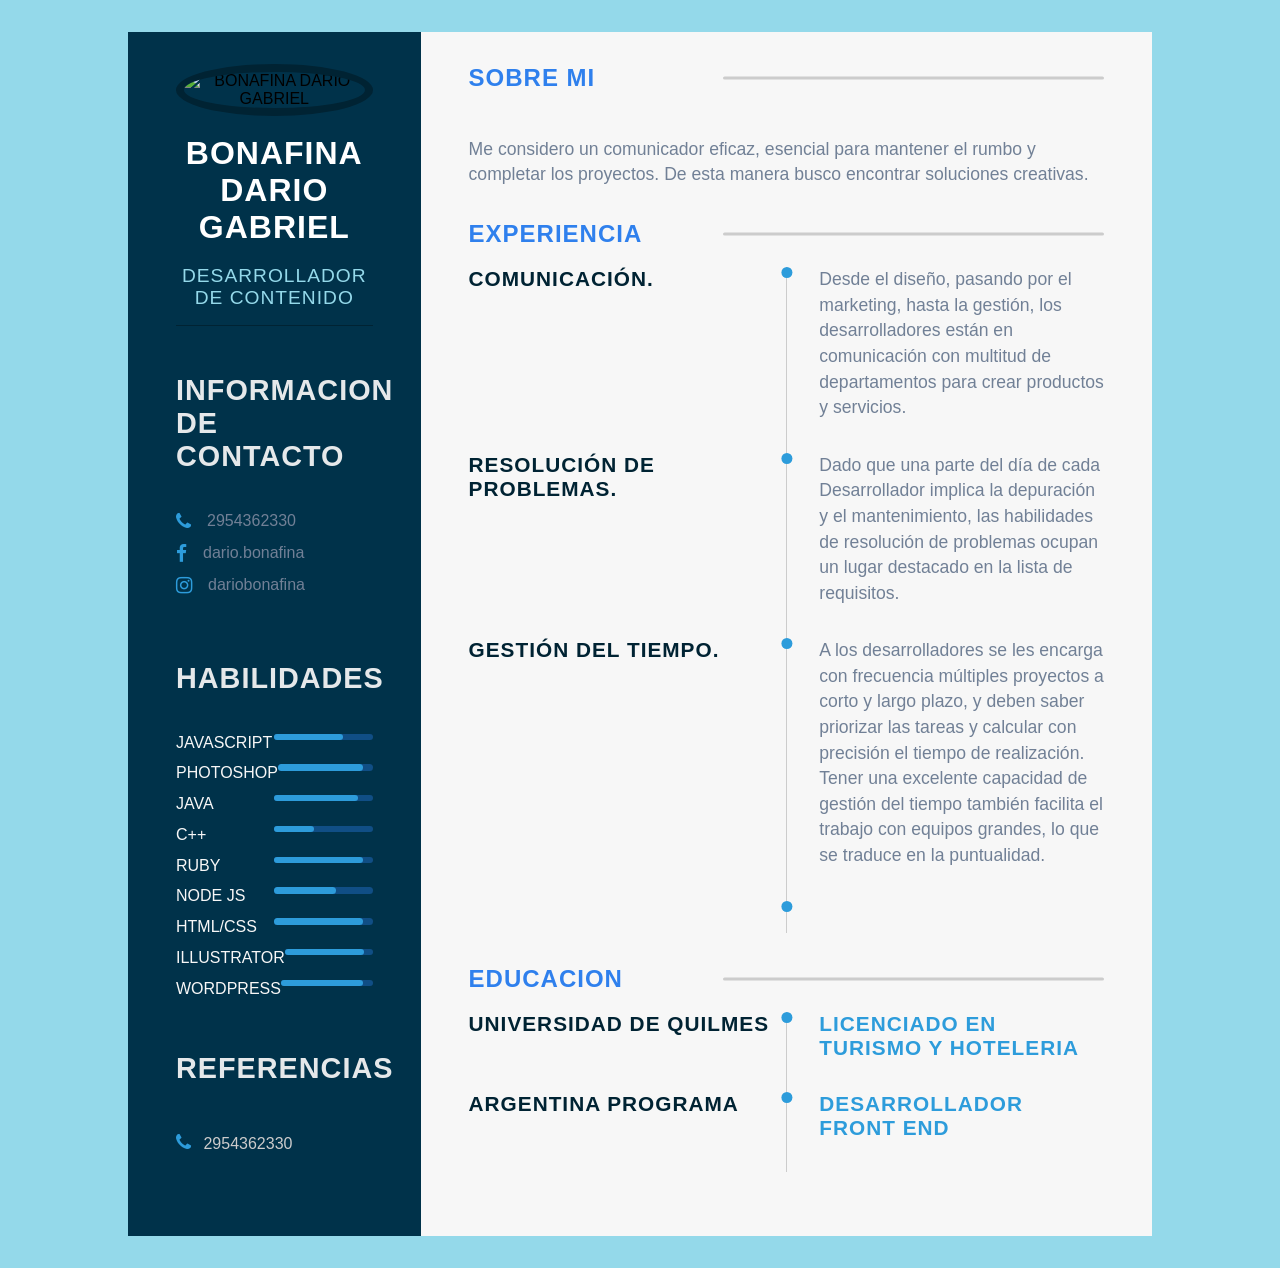
==== index.html @ 944fc79d "Add files via upload" ====
<!DOCTYPE html>
<html lang="en">
<head>
    <meta charset="UTF-8">
    <meta http-equiv="X-UA-Compatible" content="IE=edge">
    <meta name="viewport" content="width=device-width, initial-scale=1.0">
    <title>BONAFINA DARIO</title>
    <link rel="preconnect" href="https://fonts.gstatic.com">
    <link rel="stylesheet" href="styles.css">
    <link href="https://fonts.googleapis.com/css2?family=Poppins:wght@100;300;400;600&display=swap" rel="stylesheet">
    <link rel="stylesheet" href="https://cdnjs.cloudflare.com/ajax/libs/font-awesome/4.7.0/css/font-awesome.min.css">
</head>
<body>
    <main class="main-content">
        <section class="left-section">
            <div class="left-content">
                <div class="profile">
                    <div class="image">
                        <img src="C:\Users\Vanesa\FUNDAMENTOS-PROGRAMACION\resume\avatar bonafina dario.jpeg" alt="BONAFINA DARIO GABRIEL">
                    </div>
                    <h2 class="name">BONAFINA DARIO GABRIEL</h2>
                    <p class="career">DESARROLLADOR DE CONTENIDO</p>
                </div>
                <div class="contact-info">
                    <h3 class="main-title">INFORMACION DE CONTACTO</h3>
                    <ul>
                        <li>
                            <i class="fa fa-phone"></i>
                            2954362330
                        </li>
                        <li>
                            
                            
                            <i class="fa fa-facebook"></i>
                            dario.bonafina
                        </li>
                        <li>
                            <i class="fa fa-instagram"></i>
                            dariobonafina
                        </li>
                        <li>
                           
                </div>
                <div class="skills-section">
                    <h3 class="main-title">HABILIDADES</h3>
                    <ul>
                        <li>
                            <p class="skill-title">Javascript</p>
                            <div class="progress-bar">
                                <div class="progress js-progress"></div>
                            </div>
                        </li>
                        <li>
                            <p class="skill-title">Photoshop</p>
                            <div class="progress-bar">
                                <div class="progress ps-progress"></div>
                            </div>
                        </li>
                        <li>
                            <p class="skill-title">Java</p>
                            <div class="progress-bar">
                                <div class="progress j-progress"></div>
                            </div>
                        </li>
                        <li>
                            <p class="skill-title">C++</p>
                            <div class="progress-bar">
                                <div class="progress c-progress"></div>
                            </div>
                        </li>
                        <li>
                            <p class="skill-title">Ruby</p>
                            <div class="progress-bar">
                                <div class="progress ps-progress"></div>
                            </div>
                        </li>
                        <li>
                            <p class="skill-title">Node js</p>
                            <div class="progress-bar">
                                <div class="progress n-progress"></div>
                            </div>
                        </li>
                        <li>
                            <p class="skill-title">html/css</p>
                            <div class="progress-bar">
                                <div class="progress ps-progress"></div>
                            </div>
                        </li>
                        <li>
                            <p class="skill-title">illustrator</p>
                            <div class="progress-bar">
                                <div class="progress ps-progress"></div>
                            </div>
                        </li>
                        <li>
                            <p class="skill-title">Wordpress</p>
                            <div class="progress-bar">
                                <div class="progress ps-progress"></div>
                            </div>
                        </li>
                    </ul>
                </div>
                <div class="references-section">
                    <h3 class="main-title">REFERENCIAS</h3>
                    <div class="referee">
                        <h6 class="sub-title"></h6>
                        <p class="sub-para"></p>
                        <ul>
                            <li>
                                <i class="fa fa-phone"></i>
                                2954362330
                            </li>
                            <li>
                                
                    </div>
                    
                    
                </div>
            </div>
        </section>
        <section class="right-section">
            <div class="right-main-content">
                <section class="about sect">
                    <h2 class="right-title">Sobre MI</h2>
                    <p class="para">
                         <br> Me considero un comunicador eficaz, esencial para mantener el rumbo y completar los proyectos. De esta manera 
                         busco encontrar soluciones creativas.
                          
                        <br>
                        
                    </p>
                </section>

                <section class="experince sect">
                    <h2 class="right-title">EXPERIENCIA</h2>
                    <div class="timeline">
                        <div class="left-tl-content">
                            <h5 class="tl-title">Comunicación.</h5>
                            <p class="para"> 
                                </p>
                        </div>
                        <div class="right-tl-content">
                            <div class="tl-content">
                                <h5 class="tl-title-2"></h5>
                                <p class="para">Desde el diseño, pasando por el marketing, hasta la gestión, los desarrolladores están en comunicación con multitud de departamentos para crear productos y servicios.
                                    
                                </p>
                            </div>
                        </div>
                    </div>
                    <div class="timeline">
                        <div class="left-tl-content">
                            <h5 class="tl-title">Resolución de problemas.</h5>
                            <p class="para"></p>
                        </div>
                        <div class="right-tl-content">
                            <div class="tl-content">
                                <h5 class="tl-title-2"></h5>
                                <p class="para">Dado que una parte del día de cada Desarrollador implica la depuración y el mantenimiento, las habilidades de resolución de problemas ocupan un lugar destacado en la lista de requisitos.
                                   
                                </p>
                            </div>
                        </div>
                    </div>
                    <div class="timeline">
                        <div class="left-tl-content">
                            <h5 class="tl-title">Gestión del tiempo.</h5>
                            <p class="para"></p>
                        </div>
                        <div class="right-tl-content">
                            <div class="tl-content">
                                <h5 class="tl-title-2"></h5>
                                <p class="para">A los desarrolladores se les encarga con frecuencia múltiples proyectos a corto y largo plazo, y deben saber priorizar las tareas y calcular con precisión el tiempo de realización. Tener una excelente capacidad de gestión del tiempo también facilita el trabajo con equipos grandes, lo que se traduce en la puntualidad.
                                    
                                </p>
                            </div>
                        </div>
                    </div>
                    <div class="timeline">
                        <div class="left-tl-content">
                            <h5 class="tl-title"></h5>
                            <p class="para"></p>
                        </div>
                        <div class="right-tl-content">
                            <div class="tl-content">
                                <h5 class="tl-title-2"></h5>
                                <p class="para">
                                    
                                </p>
                            </div>
                        </div>
                    </div>
                </section>
                <section class="education sect">
                    <h2 class="right-title">EDUCACION</h2>
                    <div class="timeline">
                        <div class="left-tl-content">
                            <h5 class="tl-title">UNIVERSIDAD DE QUILMES</h5>
                            <p class="para"></p>
                        </div>
                        <div class="right-tl-content">
                            <div class="tl-content">
                                <h5 class="tl-title-2">LICENCIADO EN TURISMO Y HOTELERIA</h5>
                                <p class="para">
                                    
                                </p>
                            </div>
                        </div>
                    </div>
                    <div class="timeline">
                        <div class="left-tl-content">
                            <h5 class="tl-title">ARGENTINA PROGRAMA</h5>
                            <p class="para"></p>
                        </div>
                        <div class="right-tl-content">
                            <div class="tl-content">
                                <h5 class="tl-title-2">DESARROLLADOR FRONT END</h5>
                                <p class="para">
                                    
                                </p>
                            </div>
                        </div>
                    </div>
                    
                        </div>
                    </div>
                </section>
               
            </div>
        </section>
    </main>
</body>
</html>
---- styles.css ----
*{
    padding: 0;
    margin: 0;
    box-sizing: border-box;
    list-style: none;
    font-family: 'Nunito', sans-serif;
}

body{
    background-color: #94D9EA;
}

.main-content{
    min-height: 100vh;
    width: 80%;
    margin: 2rem auto;
    display: grid;
    grid-template-columns: repeat(7, 1fr);
}

.left-section{
    grid-column: span 2;
    height: 100%;
    background-color: #00324A;
}
.right-section{
    grid-column: span 5;
    background-color: #f7f7f7;
    height: 100%;
}


.left-content{
    padding: 2rem 3rem;
}
.profile{
    width: 100%;
    border-bottom: 1px solid #002333;
}

.image{
    width: 100%;
    text-align: center;
}
.profile img{
    width: 100%;
    border-radius: 50%;
    border: 8px solid #002333;
    
}

.name{
    font-size: 2rem;
    color: white;
    text-align: center;
    text-transform: uppercase;
    letter-spacing: 1px;
    padding: 1.2rem 0;
}

.career{
    font-size: 1.2rem;
    color: #94D9EA;
    text-align: center;
    text-transform: uppercase;
    letter-spacing: 1px;
    padding-bottom: 1rem;
}

.main-title{
    font-size: 1.8rem;
    text-transform: uppercase;
    letter-spacing: 1px;
    color: #f7f7f7ec;
    padding-top: 3rem;
}

.contact-info ul{
    padding-top: 2rem;
}

.contact-info ul li{
    padding: .4rem 0;
    display: flex;
    align-items: center;
    color: #718096;
}
.contact-info ul li i{
    padding-right: 1rem;
    font-size: 1.2rem;
    color: #2D9CDB;
}

.skills-section ul{
    padding-top: 2rem;
}
.skills-section ul li{
    display: grid;
    grid-template-columns: repeat(2, 1fr);
    padding: .4rem 0;
}

.progress-bar{
    width: 100%;
    height: .4rem;
    background-color: #2f81ed5b;
    position: relative;
    border-radius: 12px;
}
.progress{
    height: 100%;
    position: absolute;
    left: 0;
    background-color: #2D9CDB;
    border-radius: 12px;
}
.js-progress{
    width: 70%;
}
.ps-progress{
    width: 90%;
}
.j-progress{
    width: 85%;
}
.c-progress{
    width: 40%;
}
.n-progress{
    width: 63%;
}
.w-progress{
    width: 78%;
}


.skill-title{
    text-transform: uppercase;
    color: #f7f7f7;
    font-size: 1rem;
}

.sub-title{
    padding-top: 2rem;
    font-size: 1.2rem;
    text-transform: uppercase;
    color: #f7f7f7;
}

.sub-para{
    color: #ccc;
    padding: .4rem 0;
}

.references-section li{
    color: #ccc;
    padding: .2rem 0;
}
.references-section li i{
    padding-right: .5rem;
    font-size: 1.2rem;
    color: #2D9CDB;
}

.right-main-content{
    padding: 2rem 3rem;
}


.right-title{
    letter-spacing: 1px;
    text-transform: uppercase;
    color: #2F80ED;
    margin-bottom: 1.2rem;
    position: relative;
}

.right-title::after{
    content: "";
    position: absolute;
    width: 60%;
    height: .2rem;
    background-color: #ccc;
    border-radius: 12px;
    right: 0;
    top: 50%;
    transform: translateY(-50%);
}

.para{
    line-height: 1.6rem;
    color: #718096;
    font-size: 1.1rem;
}

.sect{
    padding-bottom: 2rem;
}

.timeline{
    display: grid;
    grid-template-columns: repeat(2, 1fr);
}

.tl-title{
    letter-spacing: 1px;
    font-size: 1.3rem;
    color: #002333;
    text-transform: uppercase;
}
.tl-title-2{
    letter-spacing: 1px;
    font-size: 1.3rem;
    color: #2D9CDB;
    text-transform: uppercase;
}

.tl-content{
    border-left: 1px solid #ccc;
    padding-left: 2rem;
    position: relative;
    padding-bottom: 2rem;
}

.tl-title-2::before{
    content: "";
    position: absolute;
    width: .7rem;
    height: .7rem;
    background-color: #2D9CDB;
    border-radius: 50%;
    transform: translateX(-50%);
    left: 0;
}

/*Media Querries*/
@media screen and (max-width:823px){
    .right-title::after{
        width: 40%;
    }
}
@media screen and (max-width:681px){
    .right-title::after{
        width: 30%;
    }
}
@media screen and (max-width:780px){
    .timeline{
        grid-template-columns: repeat(1, 1fr);
    }
}
@media screen and (max-width:780px){
    .left-section{
        grid-column: span 3;
    }
    .right-section{
        grid-column: span 4;
    }
}
@media screen and (max-width:1200px){
    .main-content{
        grid-template-columns: repeat(1, 1fr);
    }
    .profile img{
        width: 40%;
    }
}
@media screen and (max-width:700px){
    .profile img{
        width: 60%;
    }
}
@media screen and (max-width:390px){
    .name{
        font-size: 1.5rem;
    }
}
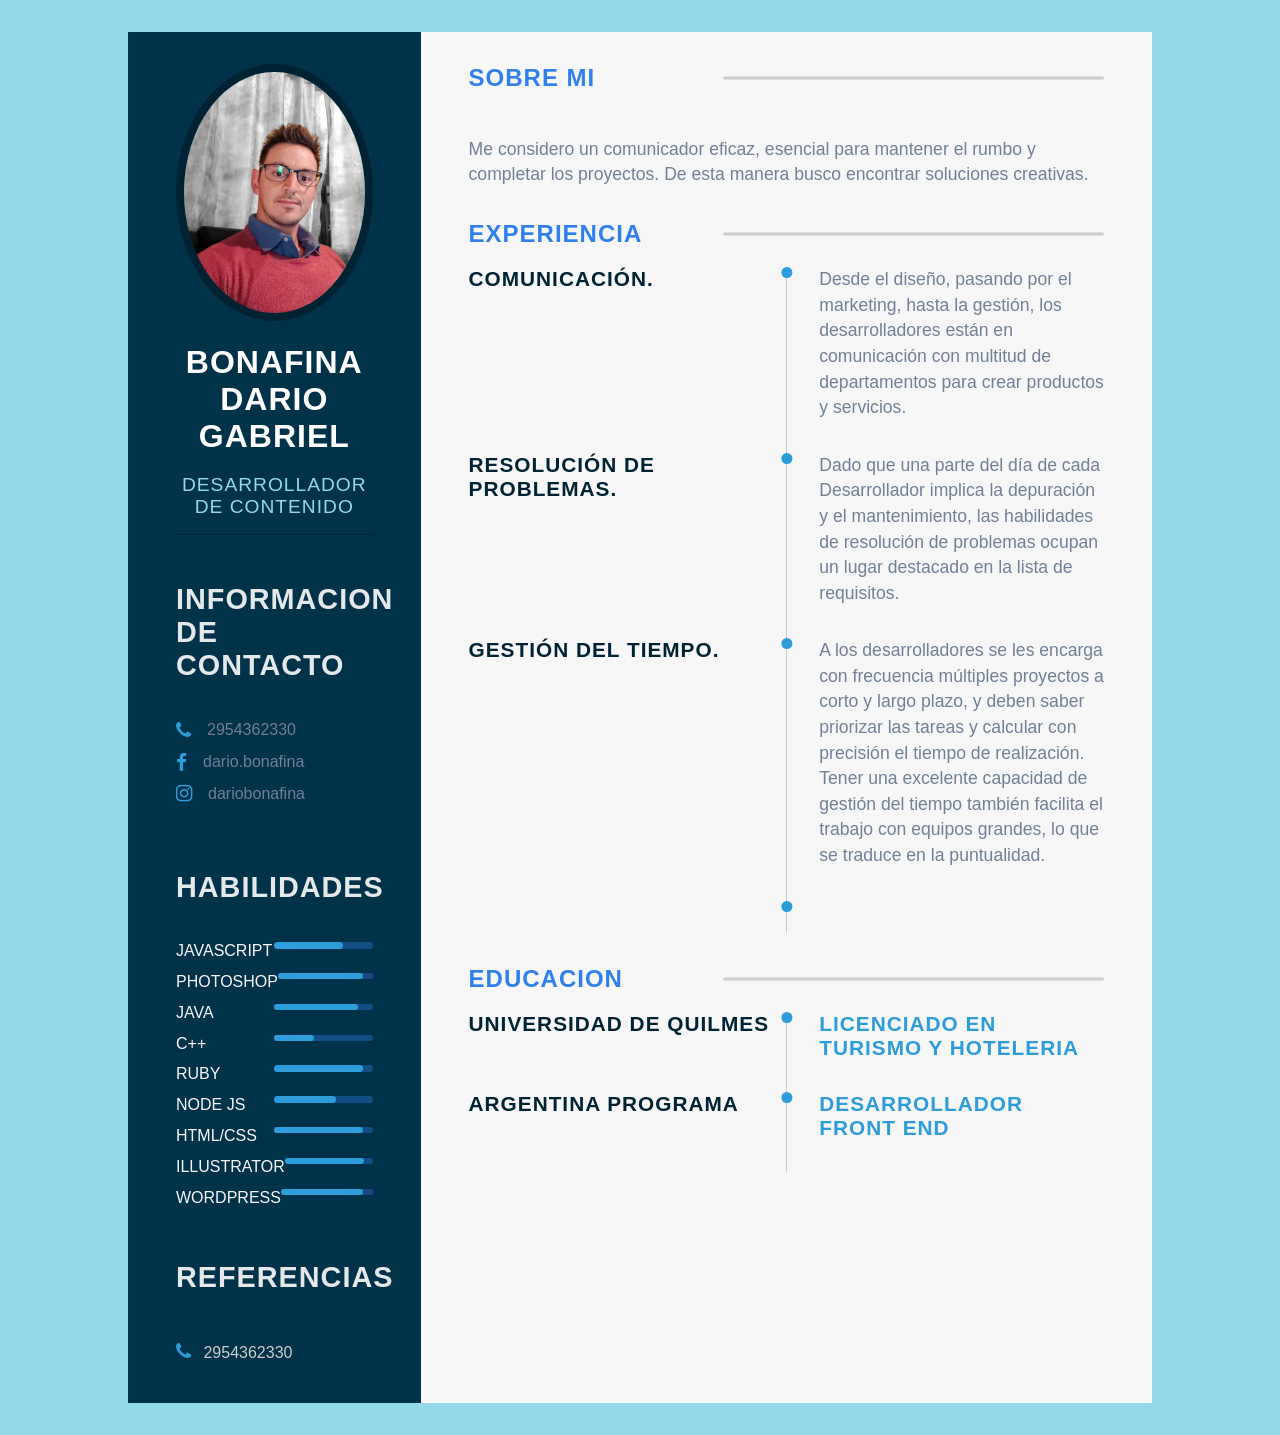
==== commit 2d6c40f4: "Update index.html" ====
--- a/index.html
+++ b/index.html
@@ -16,7 +16,7 @@
             <div class="left-content">
                 <div class="profile">
                     <div class="image">
-                        <img src="C:\Users\Vanesa\FUNDAMENTOS-PROGRAMACION\resume\avatar bonafina dario.jpeg" alt="BONAFINA DARIO GABRIEL">
+                        <img src="avatar bonafina dario.jpeg" alt="BONAFINA DARIO GABRIEL">
                     </div>
                     <h2 class="name">BONAFINA DARIO GABRIEL</h2>
                     <p class="career">DESARROLLADOR DE CONTENIDO</p>
@@ -230,4 +230,4 @@
         </section>
     </main>
 </body>
-</html>+</html>
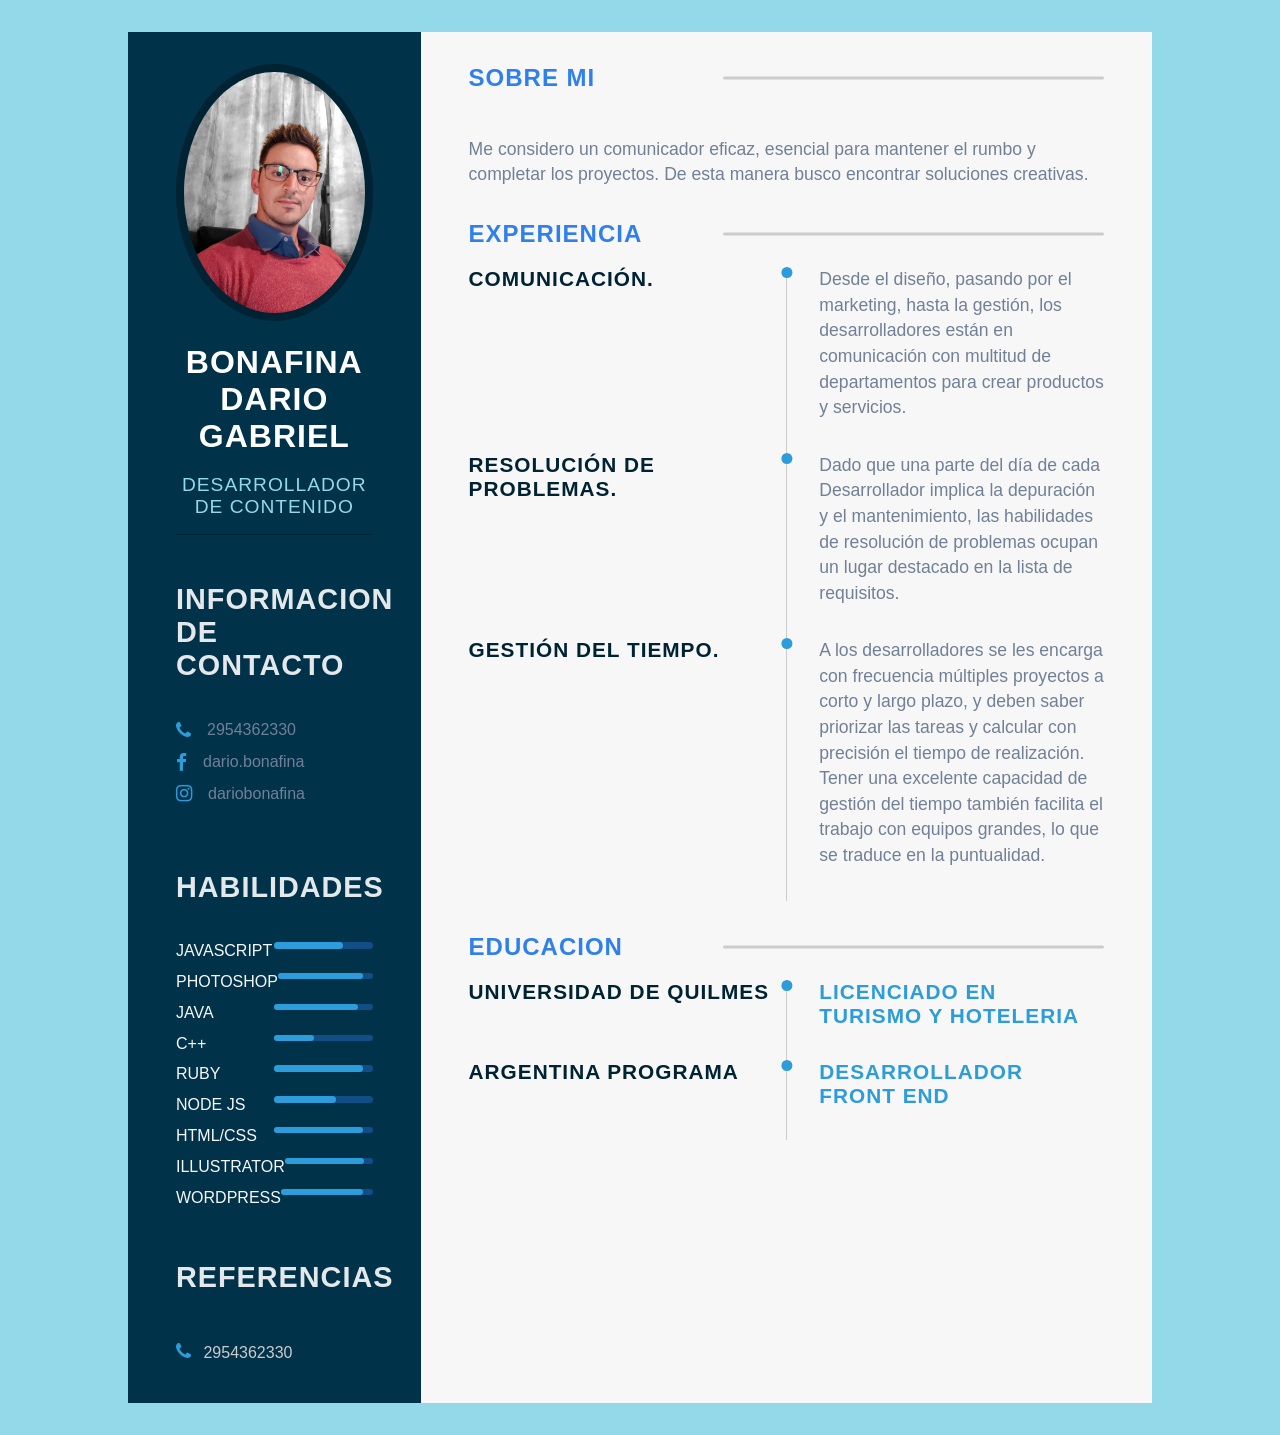
==== commit a001b470: "Update index.html" ====
--- a/index.html
+++ b/index.html
@@ -176,20 +176,7 @@
                             </div>
                         </div>
                     </div>
-                    <div class="timeline">
-                        <div class="left-tl-content">
-                            <h5 class="tl-title"></h5>
-                            <p class="para"></p>
-                        </div>
-                        <div class="right-tl-content">
-                            <div class="tl-content">
-                                <h5 class="tl-title-2"></h5>
-                                <p class="para">
-                                    
-                                </p>
-                            </div>
-                        </div>
-                    </div>
+                   
                 </section>
                 <section class="education sect">
                     <h2 class="right-title">EDUCACION</h2>
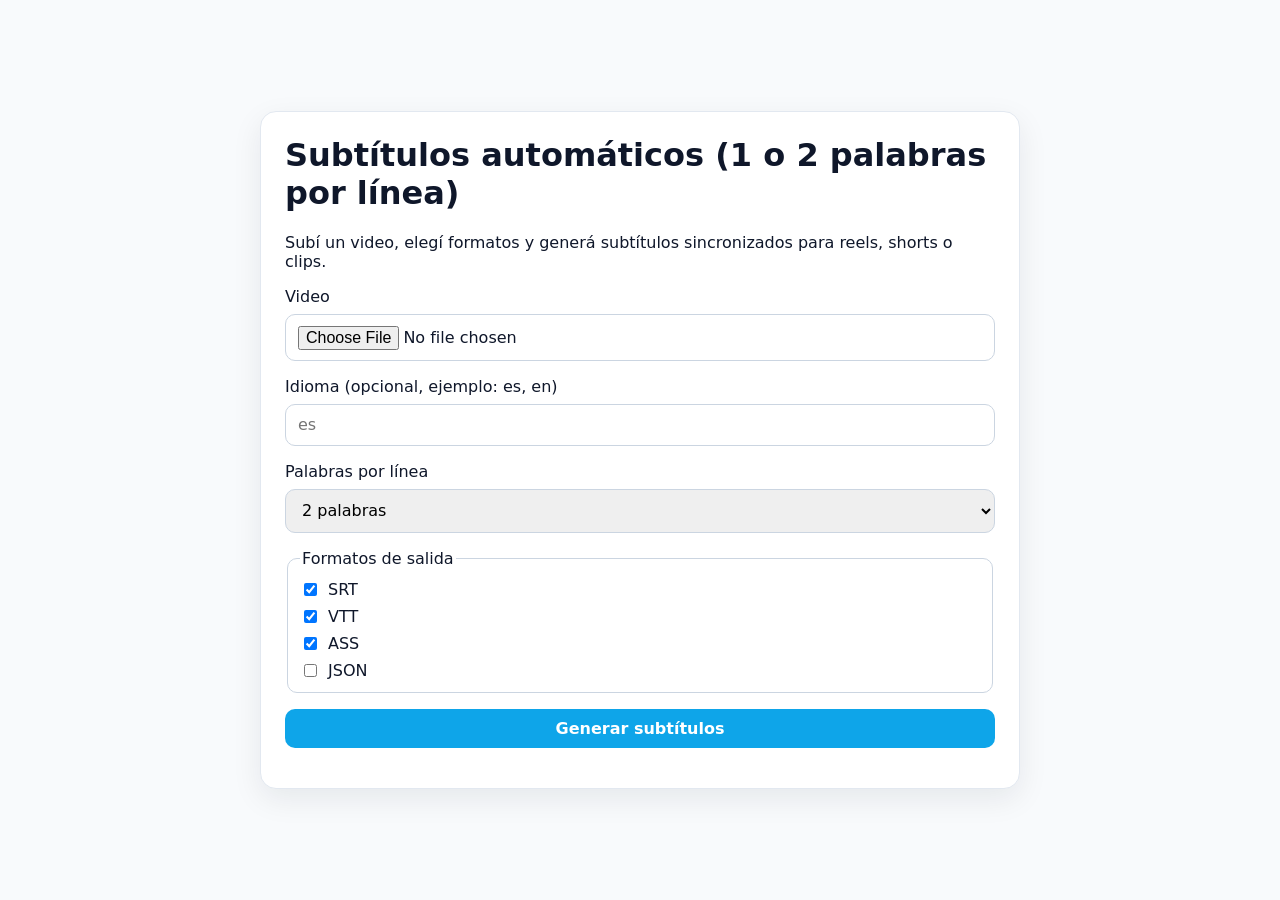
==== commit 21e49045: "Crear app web para generar subtítulos por palabra en múltiples formatos" ====
--- a/index.html
+++ b/index.html
@@ -1,220 +1,111 @@
-<!DOCTYPE html>
-<html lang="en">
-<head>
-    <meta charset="UTF-8">
-    <meta http-equiv="X-UA-Compatible" content="IE=edge">
-    <meta name="viewport" content="width=device-width, initial-scale=1.0">
-    <title>BONAFINA DARIO</title>
-    <link rel="preconnect" href="https://fonts.gstatic.com">
-    <link rel="stylesheet" href="styles.css">
-    <link href="https://fonts.googleapis.com/css2?family=Poppins:wght@100;300;400;600&display=swap" rel="stylesheet">
-    <link rel="stylesheet" href="https://cdnjs.cloudflare.com/ajax/libs/font-awesome/4.7.0/css/font-awesome.min.css">
-</head>
-<body>
-    <main class="main-content">
-        <section class="left-section">
-            <div class="left-content">
-                <div class="profile">
-                    <div class="image">
-                        <img src="avatar bonafina dario.jpeg" alt="BONAFINA DARIO GABRIEL">
-                    </div>
-                    <h2 class="name">BONAFINA DARIO GABRIEL</h2>
-                    <p class="career">DESARROLLADOR DE CONTENIDO</p>
-                </div>
-                <div class="contact-info">
-                    <h3 class="main-title">INFORMACION DE CONTACTO</h3>
-                    <ul>
-                        <li>
-                            <i class="fa fa-phone"></i>
-                            2954362330
-                        </li>
-                        <li>
-                            
-                            
-                            <i class="fa fa-facebook"></i>
-                            dario.bonafina
-                        </li>
-                        <li>
-                            <i class="fa fa-instagram"></i>
-                            dariobonafina
-                        </li>
-                        <li>
-                           
-                </div>
-                <div class="skills-section">
-                    <h3 class="main-title">HABILIDADES</h3>
-                    <ul>
-                        <li>
-                            <p class="skill-title">Javascript</p>
-                            <div class="progress-bar">
-                                <div class="progress js-progress"></div>
-                            </div>
-                        </li>
-                        <li>
-                            <p class="skill-title">Photoshop</p>
-                            <div class="progress-bar">
-                                <div class="progress ps-progress"></div>
-                            </div>
-                        </li>
-                        <li>
-                            <p class="skill-title">Java</p>
-                            <div class="progress-bar">
-                                <div class="progress j-progress"></div>
-                            </div>
-                        </li>
-                        <li>
-                            <p class="skill-title">C++</p>
-                            <div class="progress-bar">
-                                <div class="progress c-progress"></div>
-                            </div>
-                        </li>
-                        <li>
-                            <p class="skill-title">Ruby</p>
-                            <div class="progress-bar">
-                                <div class="progress ps-progress"></div>
-                            </div>
-                        </li>
-                        <li>
-                            <p class="skill-title">Node js</p>
-                            <div class="progress-bar">
-                                <div class="progress n-progress"></div>
-                            </div>
-                        </li>
-                        <li>
-                            <p class="skill-title">html/css</p>
-                            <div class="progress-bar">
-                                <div class="progress ps-progress"></div>
-                            </div>
-                        </li>
-                        <li>
-                            <p class="skill-title">illustrator</p>
-                            <div class="progress-bar">
-                                <div class="progress ps-progress"></div>
-                            </div>
-                        </li>
-                        <li>
-                            <p class="skill-title">Wordpress</p>
-                            <div class="progress-bar">
-                                <div class="progress ps-progress"></div>
-                            </div>
-                        </li>
-                    </ul>
-                </div>
-                <div class="references-section">
-                    <h3 class="main-title">REFERENCIAS</h3>
-                    <div class="referee">
-                        <h6 class="sub-title"></h6>
-                        <p class="sub-para"></p>
-                        <ul>
-                            <li>
-                                <i class="fa fa-phone"></i>
-                                2954362330
-                            </li>
-                            <li>
-                                
-                    </div>
-                    
-                    
-                </div>
-            </div>
-        </section>
-        <section class="right-section">
-            <div class="right-main-content">
-                <section class="about sect">
-                    <h2 class="right-title">Sobre MI</h2>
-                    <p class="para">
-                         <br> Me considero un comunicador eficaz, esencial para mantener el rumbo y completar los proyectos. De esta manera 
-                         busco encontrar soluciones creativas.
-                          
-                        <br>
-                        
-                    </p>
-                </section>
+<!doctype html>
+<html lang="es">
+  <head>
+    <meta charset="UTF-8" />
+    <meta name="viewport" content="width=device-width, initial-scale=1.0" />
+    <title>Generador de subtítulos por palabra</title>
+    <link rel="stylesheet" href="styles.css" />
+  </head>
+  <body>
+    <main class="app">
+      <h1>Subtítulos automáticos (1 o 2 palabras por línea)</h1>
+      <p>
+        Subí un video, elegí formatos y generá subtítulos sincronizados para reels, shorts o clips.
+      </p>
 
-                <section class="experince sect">
-                    <h2 class="right-title">EXPERIENCIA</h2>
-                    <div class="timeline">
-                        <div class="left-tl-content">
-                            <h5 class="tl-title">Comunicación.</h5>
-                            <p class="para"> 
-                                </p>
-                        </div>
-                        <div class="right-tl-content">
-                            <div class="tl-content">
-                                <h5 class="tl-title-2"></h5>
-                                <p class="para">Desde el diseño, pasando por el marketing, hasta la gestión, los desarrolladores están en comunicación con multitud de departamentos para crear productos y servicios.
-                                    
-                                </p>
-                            </div>
-                        </div>
-                    </div>
-                    <div class="timeline">
-                        <div class="left-tl-content">
-                            <h5 class="tl-title">Resolución de problemas.</h5>
-                            <p class="para"></p>
-                        </div>
-                        <div class="right-tl-content">
-                            <div class="tl-content">
-                                <h5 class="tl-title-2"></h5>
-                                <p class="para">Dado que una parte del día de cada Desarrollador implica la depuración y el mantenimiento, las habilidades de resolución de problemas ocupan un lugar destacado en la lista de requisitos.
-                                   
-                                </p>
-                            </div>
-                        </div>
-                    </div>
-                    <div class="timeline">
-                        <div class="left-tl-content">
-                            <h5 class="tl-title">Gestión del tiempo.</h5>
-                            <p class="para"></p>
-                        </div>
-                        <div class="right-tl-content">
-                            <div class="tl-content">
-                                <h5 class="tl-title-2"></h5>
-                                <p class="para">A los desarrolladores se les encarga con frecuencia múltiples proyectos a corto y largo plazo, y deben saber priorizar las tareas y calcular con precisión el tiempo de realización. Tener una excelente capacidad de gestión del tiempo también facilita el trabajo con equipos grandes, lo que se traduce en la puntualidad.
-                                    
-                                </p>
-                            </div>
-                        </div>
-                    </div>
-                   
-                </section>
-                <section class="education sect">
-                    <h2 class="right-title">EDUCACION</h2>
-                    <div class="timeline">
-                        <div class="left-tl-content">
-                            <h5 class="tl-title">UNIVERSIDAD DE QUILMES</h5>
-                            <p class="para"></p>
-                        </div>
-                        <div class="right-tl-content">
-                            <div class="tl-content">
-                                <h5 class="tl-title-2">LICENCIADO EN TURISMO Y HOTELERIA</h5>
-                                <p class="para">
-                                    
-                                </p>
-                            </div>
-                        </div>
-                    </div>
-                    <div class="timeline">
-                        <div class="left-tl-content">
-                            <h5 class="tl-title">ARGENTINA PROGRAMA</h5>
-                            <p class="para"></p>
-                        </div>
-                        <div class="right-tl-content">
-                            <div class="tl-content">
-                                <h5 class="tl-title-2">DESARROLLADOR FRONT END</h5>
-                                <p class="para">
-                                    
-                                </p>
-                            </div>
-                        </div>
-                    </div>
-                    
-                        </div>
-                    </div>
-                </section>
-               
-            </div>
-        </section>
+      <form id="subtitleForm" class="card">
+        <label>
+          Video
+          <input type="file" id="video" name="video" accept="video/*" required />
+        </label>
+
+        <label>
+          Idioma (opcional, ejemplo: es, en)
+          <input type="text" id="language" name="language" placeholder="es" />
+        </label>
+
+        <label>
+          Palabras por línea
+          <select id="words_per_cue" name="words_per_cue">
+            <option value="1">1 palabra</option>
+            <option value="2" selected>2 palabras</option>
+          </select>
+        </label>
+
+        <fieldset>
+          <legend>Formatos de salida</legend>
+          <label><input type="checkbox" name="formats" value="srt" checked /> SRT</label>
+          <label><input type="checkbox" name="formats" value="vtt" checked /> VTT</label>
+          <label><input type="checkbox" name="formats" value="ass" checked /> ASS</label>
+          <label><input type="checkbox" name="formats" value="json" /> JSON</label>
+        </fieldset>
+
+        <button type="submit" id="submitBtn">Generar subtítulos</button>
+      </form>
+
+      <p id="status" class="status"></p>
     </main>
-</body>
+
+    <script>
+      const form = document.getElementById('subtitleForm');
+      const statusEl = document.getElementById('status');
+      const submitBtn = document.getElementById('submitBtn');
+
+      form.addEventListener('submit', async (event) => {
+        event.preventDefault();
+
+        const file = document.getElementById('video').files[0];
+        const wordsPerCue = document.getElementById('words_per_cue').value;
+        const language = document.getElementById('language').value.trim();
+        const formatInputs = [...document.querySelectorAll('input[name="formats"]:checked')];
+
+        if (!file) {
+          statusEl.textContent = 'Seleccioná un archivo de video.';
+          return;
+        }
+
+        if (formatInputs.length === 0) {
+          statusEl.textContent = 'Seleccioná al menos un formato de salida.';
+          return;
+        }
+
+        const body = new FormData();
+        body.append('video', file);
+        body.append('words_per_cue', wordsPerCue);
+        if (language) body.append('language', language);
+        formatInputs.forEach((item) => body.append('formats', item.value));
+
+        submitBtn.disabled = true;
+        statusEl.textContent = 'Procesando video... esto puede tardar unos minutos.';
+
+        try {
+          const response = await fetch('/api/generate-subtitles', {
+            method: 'POST',
+            body,
+          });
+
+          if (!response.ok) {
+            const message = await response.text();
+            throw new Error(message || 'Error generando subtítulos');
+          }
+
+          const blob = await response.blob();
+          const url = URL.createObjectURL(blob);
+          const a = document.createElement('a');
+          a.href = url;
+          a.download = 'subtitulos.zip';
+          document.body.appendChild(a);
+          a.click();
+          a.remove();
+          URL.revokeObjectURL(url);
+
+          statusEl.textContent = 'Listo. Se descargó un ZIP con tus subtítulos.';
+        } catch (error) {
+          statusEl.textContent = `No se pudo procesar el video: ${error.message}`;
+        } finally {
+          submitBtn.disabled = false;
+        }
+      });
+    </script>
+  </body>
 </html>
--- a/styles.css
+++ b/styles.css
@@ -1,277 +1,81 @@
-*{
-    padding: 0;
-    margin: 0;
-    box-sizing: border-box;
-    list-style: none;
-    font-family: 'Nunito', sans-serif;
+:root {
+  font-family: Inter, system-ui, -apple-system, Segoe UI, Roboto, sans-serif;
+  color: #0f172a;
+  background: #f8fafc;
 }
 
-body{
-    background-color: #94D9EA;
+* {
+  box-sizing: border-box;
 }
 
-.main-content{
-    min-height: 100vh;
-    width: 80%;
-    margin: 2rem auto;
-    display: grid;
-    grid-template-columns: repeat(7, 1fr);
+body {
+  margin: 0;
+  min-height: 100vh;
+  display: grid;
+  place-items: center;
+  padding: 2rem 1rem;
 }
 
-.left-section{
-    grid-column: span 2;
-    height: 100%;
-    background-color: #00324A;
-}
-.right-section{
-    grid-column: span 5;
-    background-color: #f7f7f7;
-    height: 100%;
+.app {
+  width: min(760px, 100%);
+  background: white;
+  border: 1px solid #e2e8f0;
+  border-radius: 16px;
+  padding: 1.5rem;
+  box-shadow: 0 10px 30px rgba(15, 23, 42, 0.08);
 }
 
-
-.left-content{
-    padding: 2rem 3rem;
-}
-.profile{
-    width: 100%;
-    border-bottom: 1px solid #002333;
+h1 {
+  margin-top: 0;
 }
 
-.image{
-    width: 100%;
-    text-align: center;
-}
-.profile img{
-    width: 100%;
-    border-radius: 50%;
-    border: 8px solid #002333;
-    
+.card {
+  display: grid;
+  gap: 1rem;
+  margin-top: 1rem;
 }
 
-.name{
-    font-size: 2rem;
-    color: white;
-    text-align: center;
-    text-transform: uppercase;
-    letter-spacing: 1px;
-    padding: 1.2rem 0;
+label,
+fieldset {
+  display: grid;
+  gap: 0.5rem;
 }
 
-.career{
-    font-size: 1.2rem;
-    color: #94D9EA;
-    text-align: center;
-    text-transform: uppercase;
-    letter-spacing: 1px;
-    padding-bottom: 1rem;
+input,
+select,
+button {
+  font: inherit;
+  padding: 0.65rem 0.75rem;
+  border-radius: 10px;
+  border: 1px solid #cbd5e1;
 }
 
-.main-title{
-    font-size: 1.8rem;
-    text-transform: uppercase;
-    letter-spacing: 1px;
-    color: #f7f7f7ec;
-    padding-top: 3rem;
+fieldset {
+  border: 1px solid #cbd5e1;
+  border-radius: 10px;
+  padding: 0.75rem;
 }
 
-.contact-info ul{
-    padding-top: 2rem;
+fieldset label {
+  display: flex;
+  align-items: center;
+  gap: 0.5rem;
 }
 
-.contact-info ul li{
-    padding: .4rem 0;
-    display: flex;
-    align-items: center;
-    color: #718096;
-}
-.contact-info ul li i{
-    padding-right: 1rem;
-    font-size: 1.2rem;
-    color: #2D9CDB;
+button {
+  border: none;
+  background: #0ea5e9;
+  color: #fff;
+  font-weight: 700;
+  cursor: pointer;
 }
 
-.skills-section ul{
-    padding-top: 2rem;
-}
-.skills-section ul li{
-    display: grid;
-    grid-template-columns: repeat(2, 1fr);
-    padding: .4rem 0;
+button:disabled {
+  opacity: 0.55;
+  cursor: not-allowed;
 }
 
-.progress-bar{
-    width: 100%;
-    height: .4rem;
-    background-color: #2f81ed5b;
-    position: relative;
-    border-radius: 12px;
+.status {
+  margin-top: 1rem;
+  font-weight: 600;
 }
-.progress{
-    height: 100%;
-    position: absolute;
-    left: 0;
-    background-color: #2D9CDB;
-    border-radius: 12px;
-}
-.js-progress{
-    width: 70%;
-}
-.ps-progress{
-    width: 90%;
-}
-.j-progress{
-    width: 85%;
-}
-.c-progress{
-    width: 40%;
-}
-.n-progress{
-    width: 63%;
-}
-.w-progress{
-    width: 78%;
-}
-
-
-.skill-title{
-    text-transform: uppercase;
-    color: #f7f7f7;
-    font-size: 1rem;
-}
-
-.sub-title{
-    padding-top: 2rem;
-    font-size: 1.2rem;
-    text-transform: uppercase;
-    color: #f7f7f7;
-}
-
-.sub-para{
-    color: #ccc;
-    padding: .4rem 0;
-}
-
-.references-section li{
-    color: #ccc;
-    padding: .2rem 0;
-}
-.references-section li i{
-    padding-right: .5rem;
-    font-size: 1.2rem;
-    color: #2D9CDB;
-}
-
-.right-main-content{
-    padding: 2rem 3rem;
-}
-
-
-.right-title{
-    letter-spacing: 1px;
-    text-transform: uppercase;
-    color: #2F80ED;
-    margin-bottom: 1.2rem;
-    position: relative;
-}
-
-.right-title::after{
-    content: "";
-    position: absolute;
-    width: 60%;
-    height: .2rem;
-    background-color: #ccc;
-    border-radius: 12px;
-    right: 0;
-    top: 50%;
-    transform: translateY(-50%);
-}
-
-.para{
-    line-height: 1.6rem;
-    color: #718096;
-    font-size: 1.1rem;
-}
-
-.sect{
-    padding-bottom: 2rem;
-}
-
-.timeline{
-    display: grid;
-    grid-template-columns: repeat(2, 1fr);
-}
-
-.tl-title{
-    letter-spacing: 1px;
-    font-size: 1.3rem;
-    color: #002333;
-    text-transform: uppercase;
-}
-.tl-title-2{
-    letter-spacing: 1px;
-    font-size: 1.3rem;
-    color: #2D9CDB;
-    text-transform: uppercase;
-}
-
-.tl-content{
-    border-left: 1px solid #ccc;
-    padding-left: 2rem;
-    position: relative;
-    padding-bottom: 2rem;
-}
-
-.tl-title-2::before{
-    content: "";
-    position: absolute;
-    width: .7rem;
-    height: .7rem;
-    background-color: #2D9CDB;
-    border-radius: 50%;
-    transform: translateX(-50%);
-    left: 0;
-}
-
-/*Media Querries*/
-@media screen and (max-width:823px){
-    .right-title::after{
-        width: 40%;
-    }
-}
-@media screen and (max-width:681px){
-    .right-title::after{
-        width: 30%;
-    }
-}
-@media screen and (max-width:780px){
-    .timeline{
-        grid-template-columns: repeat(1, 1fr);
-    }
-}
-@media screen and (max-width:780px){
-    .left-section{
-        grid-column: span 3;
-    }
-    .right-section{
-        grid-column: span 4;
-    }
-}
-@media screen and (max-width:1200px){
-    .main-content{
-        grid-template-columns: repeat(1, 1fr);
-    }
-    .profile img{
-        width: 40%;
-    }
-}
-@media screen and (max-width:700px){
-    .profile img{
-        width: 60%;
-    }
-}
-@media screen and (max-width:390px){
-    .name{
-        font-size: 1.5rem;
-    }
-}
